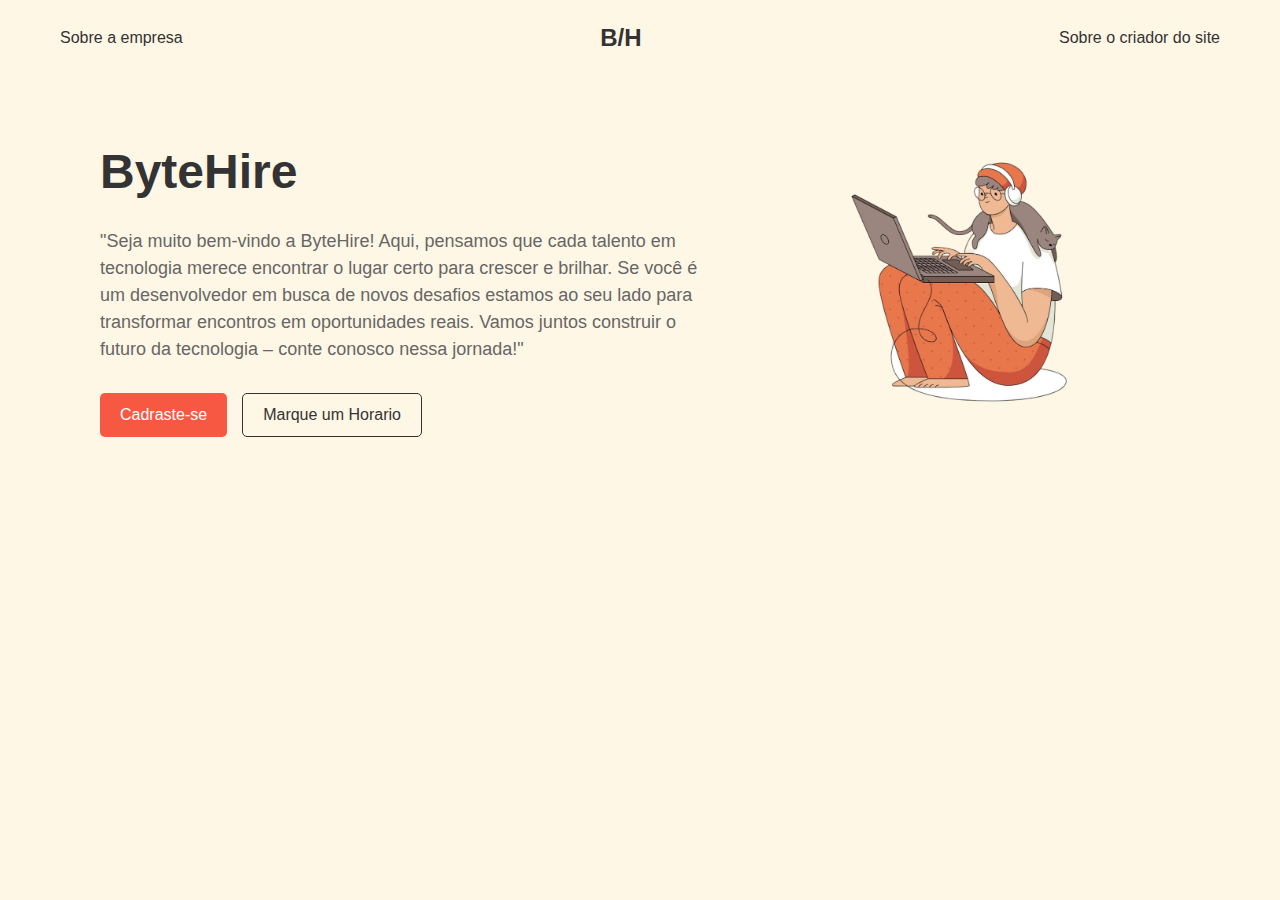
==== pagina1.html @ 710b1a29 "implementacao de pagina1" ====
<!DOCTYPE html>
<html lang="pt-br">
<head>
    <meta charset="UTF-8">
    <meta name="viewport" content="width=device-width, initial-scale=1.0">
    <title>The Art of Hiring</title>
    <link rel="stylesheet" href="css/pagina1.css">
</head>
<body>
    <!-- Navegação -->
    <nav class="navbar">
        <ul>
            <li><a href="#">Sobre a empresa </a></li>
        </ul>
        <h1 class="logo">B/H</h1>
        <ul>
            <li><a href="#">Sobre o criador do site</a></li>
        </ul>
    </nav>

    <!-- Seção Principal -->
    <header class="hero-section">
        <div class="text-content">
            <h2> ByteHire </h2>
            <p>
                "Seja muito bem-vindo a ByteHire! Aqui, pensamos que cada 
                talento em tecnologia merece encontrar o lugar certo para crescer e brilhar.
                Se você é um desenvolvedor em busca de novos desafios
                estamos ao seu lado para transformar encontros em oportunidades reais.
                Vamos juntos construir o futuro da tecnologia – conte conosco nessa jornada!"</p>
            <div class="buttons">
                <button class="hire-artist">Cadraste-se</button>
                <button class="how-it-works">Marque um Horario</button>
            </div>
        </div>
        <!-- Imagem ilustrativa -->
        <div class="illustration">
            <img src="img/imagens2.png" 
            alt="Illustration of Artists"
          />
        </div>
    </header>

    <!-- Footer com redes sociais -->
    <footer>
   
    </footer>

    <script src="js/script.js"></script>
</body>
</html>
---- css/pagina1.css ----
/* Reset básico */
* {
    margin: 0;
    padding: 0;
    box-sizing: border-box;
}

/* Estilos Gerais */
body {
    font-family: Arial, sans-serif;
    background-color: #FFF7E5;
    color: #333;
    line-height: 1.5;
}

a {
    text-decoration: none;
    color: #333;
    font-weight: 500;
}

ul {
    list-style: none;
}

/* Navbar */
.navbar {
    display: flex;
    justify-content: space-between;
    align-items: center;
    padding: 20px;
    max-width: 1200px;
    margin: 0 auto;
}

.navbar ul {
    display: flex;
    gap: 15px;
}

.logo {
    font-size: 24px;
    font-weight: bold;
    color: #333;
}

/* Hero Section */
.hero-section {
    display: flex;
    align-items: center;
    justify-content: space-between;
    padding: 60px;
    max-width: 1200px;
    margin: 0 auto;
}

.text-content {
    max-width: 600px;
}

.text-content h2 {
    font-size: 48px;
    font-weight: bold;
    color: #333;
    margin-bottom: 20px;
}

.text-content p {
    font-size: 18px;
    color: #666;
    margin-bottom: 30px;
}

.buttons {
    display: flex;
    gap: 15px;
}

button {
    padding: 12px 20px;
    font-size: 16px;
    border: none;
    border-radius: 5px;
    cursor: pointer;
    transition: background-color 0.3s ease;
}

.hire-artist {
    background-color: #F75842;
    color: #FFF;
}

.how-it-works {
    background-color: transparent;
    color: #333;
    border: 1px solid #333;
}

.hire-artist:hover {
    background-color: #e04e3a;
}

.how-it-works:hover {
    background-color: #333;
    color: #FFF;
}

/* Illustration */
.illustration {
    max-width: 700px;
    max-height: 800px;
}

.illustration img {
    width: 100%;
    height: auto;
}

/* Social Media Footer */
footer {
    margin-top: 50px;
    text-align: center;
}

.social-media {
    display: flex;
    gap: 20px;
    justify-content: center;
    padding: 20px;
}

.social-media a {
    font-size: 18px;
    color: #666;
}

.social-media a:hover {
    color: #333;
}
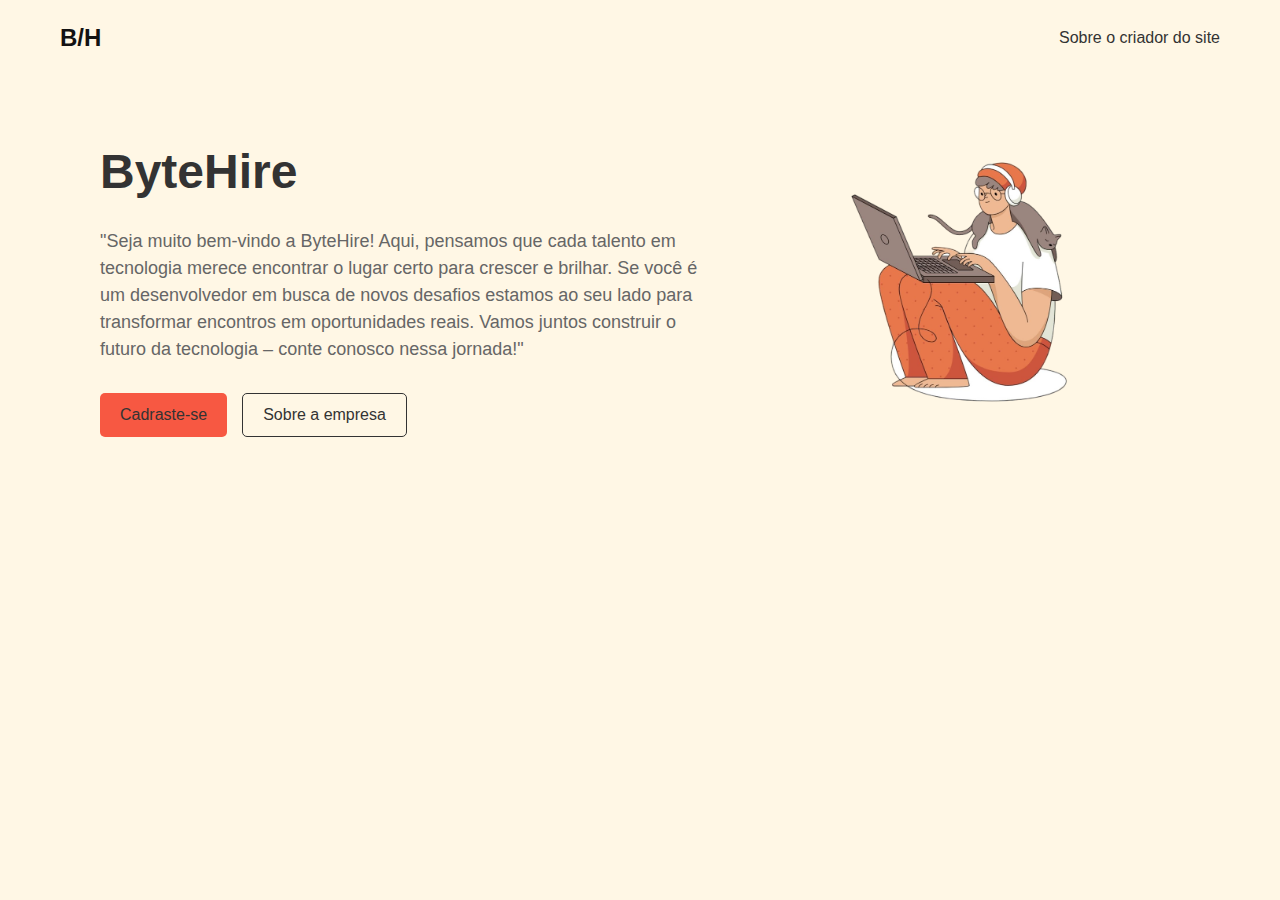
==== commit 69c658a8: "atualizacao pagina2" ====
--- a/pagina1.html
+++ b/pagina1.html
@@ -3,18 +3,15 @@
 <head>
     <meta charset="UTF-8">
     <meta name="viewport" content="width=device-width, initial-scale=1.0">
-    <title>The Art of Hiring</title>
+    <title>ByteHire</title>
     <link rel="stylesheet" href="css/pagina1.css">
 </head>
 <body>
     <!-- Navegação -->
     <nav class="navbar">
-        <ul>
-            <li><a href="#">Sobre a empresa </a></li>
-        </ul>
         <h1 class="logo">B/H</h1>
         <ul>
-            <li><a href="#">Sobre o criador do site</a></li>
+            <li><a href="pagina3.html">Sobre o criador do site</a></li>
         </ul>
     </nav>
 
@@ -29,8 +26,8 @@
                 estamos ao seu lado para transformar encontros em oportunidades reais.
                 Vamos juntos construir o futuro da tecnologia – conte conosco nessa jornada!"</p>
             <div class="buttons">
-                <button class="hire-artist">Cadraste-se</button>
-                <button class="how-it-works">Marque um Horario</button>
+                <button class="hire-artist"><a href="index.html">Cadraste-se</a></button>
+                <button class="how-it-works"><a href="pagina2.html">Sobre a empresa</a></button>
             </div>
         </div>
         <!-- Imagem ilustrativa -->
@@ -40,13 +37,6 @@
           />
         </div>
     </header>
-
-    <!-- Footer com redes sociais -->
-    <footer>
-   
-    </footer>
-
-    <script src="js/script.js"></script>
 </body>
 </html>
 
--- a/css/pagina1.css
+++ b/css/pagina1.css
@@ -41,7 +41,7 @@
 .logo {
     font-size: 24px;
     font-weight: bold;
-    color: #333;
+    color: #131212;
 }
 
 /* Hero Section */
@@ -101,7 +101,7 @@
 }
 
 .how-it-works:hover {
-    background-color: #333;
+    background-color: #ffde82;
     color: #FFF;
 }
 
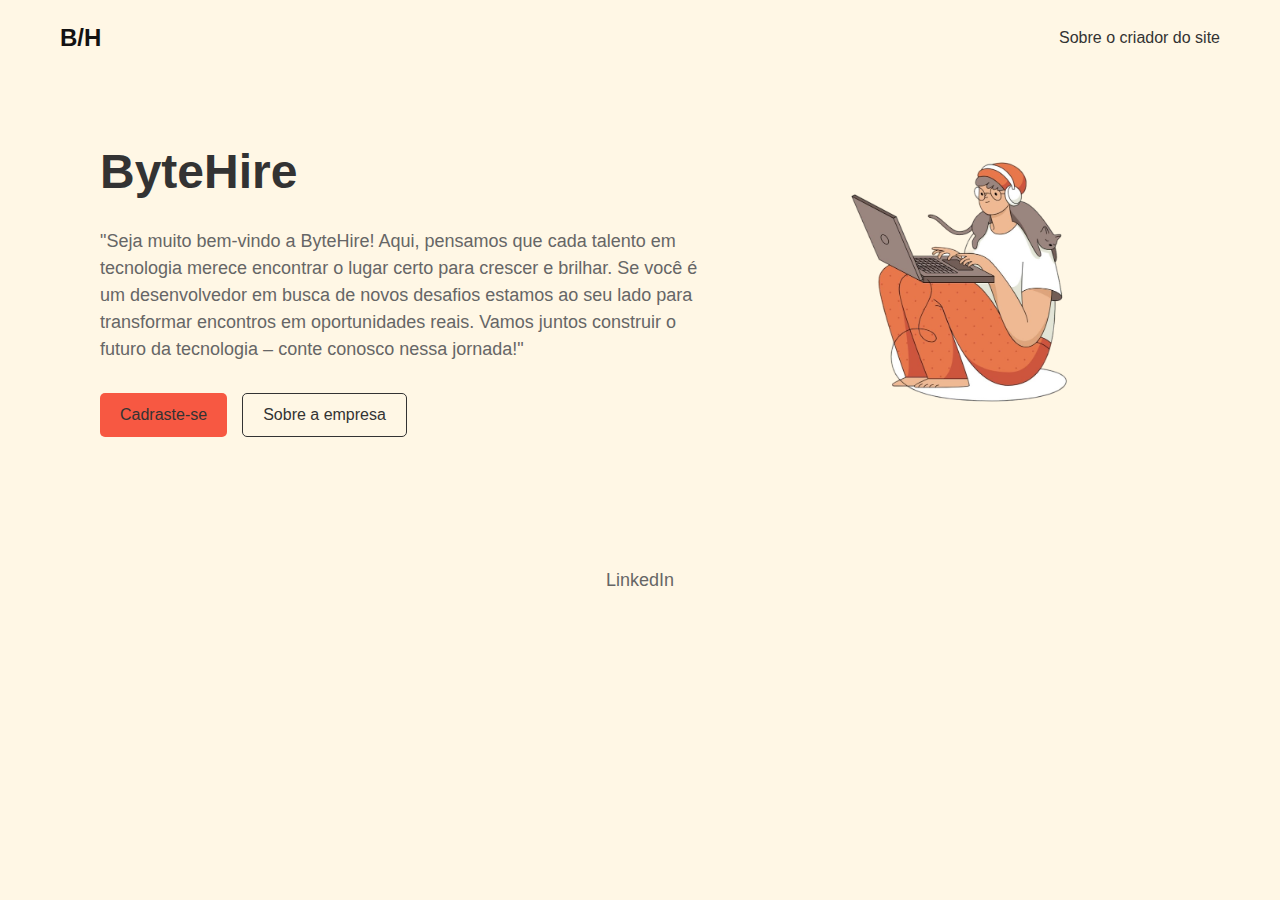
==== commit be7d9565: "atualizacao da pagina3,linkedin" ====
--- a/pagina1.html
+++ b/pagina1.html
@@ -30,13 +30,21 @@
                 <button class="how-it-works"><a href="pagina2.html">Sobre a empresa</a></button>
             </div>
         </div>
-        <!-- Imagem ilustrativa -->
+
+        <!-- Imagem -->
         <div class="illustration">
             <img src="img/imagens2.png" 
             alt="Illustration of Artists"
           />
         </div>
     </header>
+
+        <!-- Footer com redes sociais -->
+        <footer>
+            <ul class="social-media">
+                <li><a href="https://www.linkedin.com/in/damaris-fernandez-condori-4a5936271?utm_source=share&utm_campaign=share_via&utm_content=profile&utm_medium=android_app">LinkedIn</a></li>
+            </ul>
+        </footer>
 </body>
 </html>
 
